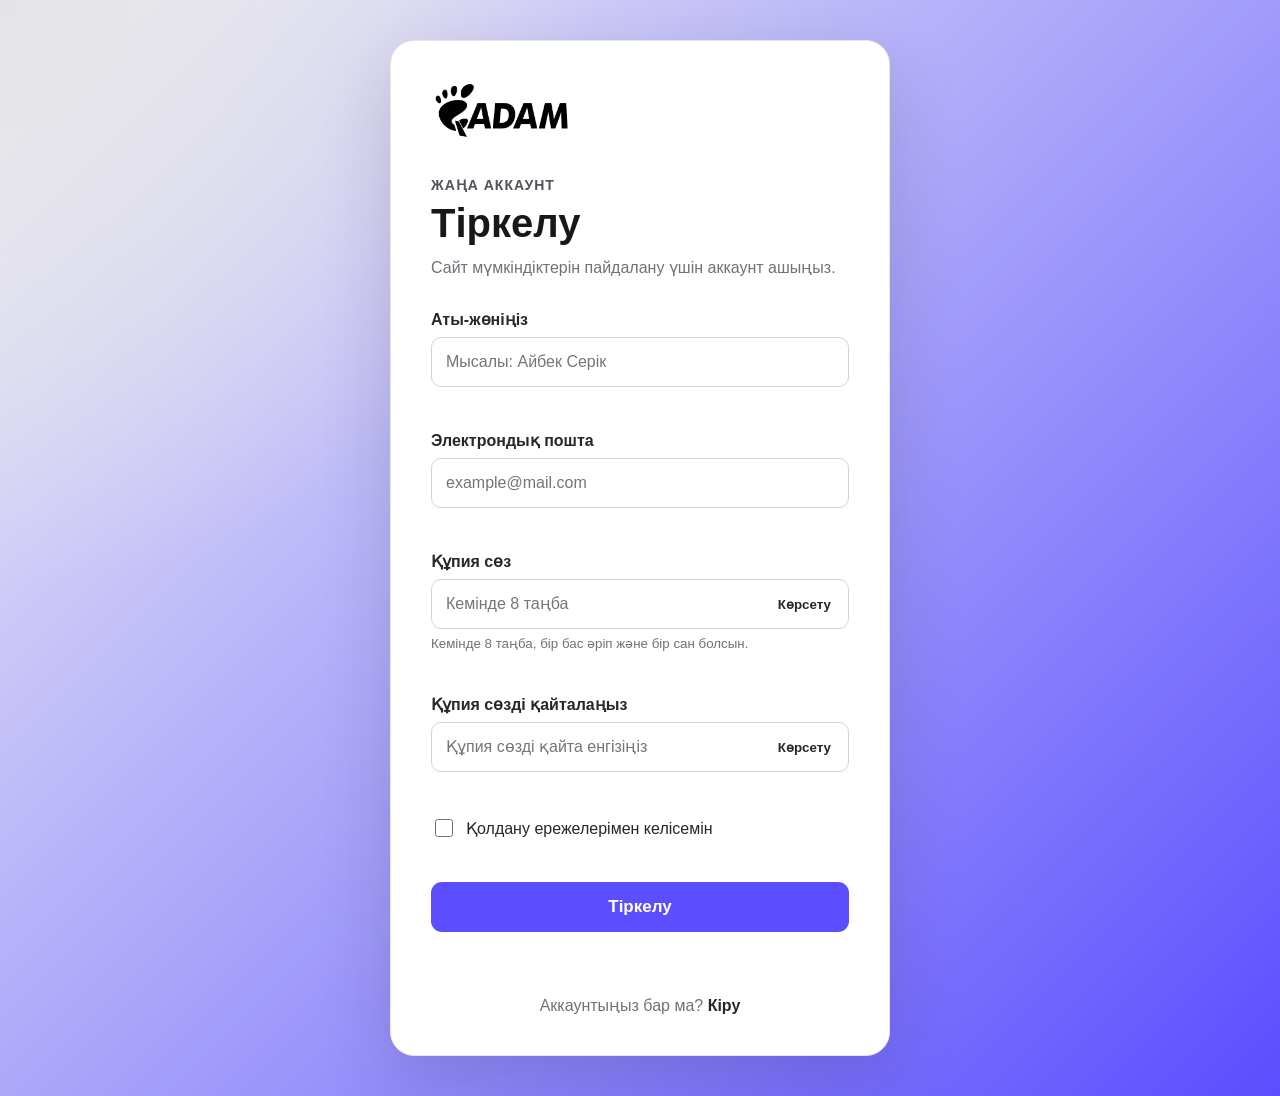
==== register.html @ de77b2b6 "Add files via upload" ====
<!DOCTYPE html>
<html lang="kk">
<head>
 <meta charset="UTF-8">
 <meta name="viewport" content="width=device-width, initial-scale=1.0">

 <title>Тіркелу | Qadam</title>

 <link rel="stylesheet" href="register.min.css">
 <script src="register.min.js" defer></script>
</head>

<body>

 <main class="register-page">
 <section class="register-card">

 <a class="logo" href="index.html">
 <img src="WhatsApp Image 2026-09-09 at 12.26.31-Photoroom.png" alt="Qadam логотипі">
 </a>

 <div class="heading">
 <p class="label">Жаңа аккаунт</p>
 <h1>Тіркелу</h1>
 <p>Сайт мүмкіндіктерін пайдалану үшін аккаунт ашыңыз.</p>
 </div>

 <form id="registerForm" novalidate>

 <div class="form-group">
 <label for="fullName">Аты-жөніңіз</label>

 <input
 id="fullName"
 name="fullName"
 type="text"
 placeholder="Мысалы: Айбек Серік"
 autocomplete="name"
 >

 <small class="error"></small>
 </div>

 <div class="form-group">
 <label for="email">Электрондық пошта</label>

 <input
 id="email"
 name="email"
 type="email"
 placeholder="example@mail.com"
 autocomplete="email"
 >

 <small class="error"></small>
 </div>

 <div class="form-group">
 <label for="password">Құпия сөз</label>

 <div class="password-box">
 <input
 id="password"
 name="password"
 type="password"
 placeholder="Кемінде 8 таңба"
 autocomplete="new-password"
 >

 <button
 class="show-password"
 type="button"
 data-target="password"
 >
Көрсету
 </button>
 </div>

 <small class="hint">
Кемінде 8 таңба, бір бас әріп және бір сан болсын.
 </small>

 <small class="error"></small>
 </div>

 <div class="form-group">
 <label for="confirmPassword">Құпия сөзді қайталаңыз</label>

 <div class="password-box">
 <input
 id="confirmPassword"
 name="confirmPassword"
 type="password"
 placeholder="Құпия сөзді қайта енгізіңіз"
 autocomplete="new-password"
 >

 <button
 class="show-password"
 type="button"
 data-target="confirmPassword"
 >
Көрсету
 </button>
</div>

 <small class="error"></small>
 </div>

 <label class="terms">
 <input id="terms" name="terms" type="checkbox">
 <span>Қолдану ережелерімен келісемін</span>
 </label>

 <small id="termsError" class="error"></small>

 <button class="submit-button" type="submit">
Тіркелу
 </button>

 <p id="formMessage" class="form-message" aria-live="polite"></p>

 </form>

 <p class="login-link">
Аккаунтыңыз бар ма?
 <a href="#">Кіру</a>
</p>

 </section>
 </main>

</body>
</html>
---- register.min.css ----
*{box-sizing:border-box}body{margin:0;font-family:Arial,sans-serif;color:#1f2933;background:radial-gradient(circle at top left,#e4e4e7,transparent 35%),linear-gradient(135deg,#f4f4f5,#5a4eff)}.register-page{display:grid;min-height:100vh;padding:40px 20px;place-items:center}.register-card{width:100%;max-width:500px;padding:40px;background:white;border:1px solid #e4e4e7;border-radius:24px;box-shadow:0 24px 70px rgba(24,24,27,.15)}.logo{display:inline-block;margin-bottom:32px;text-decoration:none}.logo img{width:140px;height:60px;object-fit:contain}.heading{margin-bottom:30px}.heading .label{margin:0 0 8px;color:#52525b;font-size:14px;font-weight:bold;letter-spacing:1px;text-transform:uppercase}.heading h1{margin:0 0 10px;font-size:40px;color:#18181b}.heading>p:last-child{margin:0;color:#71717a;line-height:1.5}.form-group{margin-bottom:20px}.form-group label{display:block;margin-bottom:8px;font-weight:bold;color:#27272a}input{width:100%;height:50px;padding:0 14px;font-size:16px;border:1px solid #d4d4d8;border-radius:10px;outline:none}input:focus{border-color:#27272a;box-shadow:0 0 0 3px rgba(39,39,42,.12)}input.invalid{border-color:#b91c1c}.password-box{position:relative}.password-box input{padding-right:100px}.show-password{position:absolute;top:50%;right:12px;padding:6px;color:#27272a;background:transparent;border:0;font-weight:bold;cursor:pointer;transform:translateY(-50%)}.hint{display:block;margin-top:7px;color:#71717a}.error{display:block;min-height:18px;margin-top:6px;color:#b91c1c;font-size:13px}.terms{display:flex;align-items:center;gap:10px;cursor:pointer;color:#27272a}.terms input{width:18px;height:18px}.submit-button{width:100%;margin-top:18px;padding:15px;color:white;background:#5a4eff;border:0;border-radius:11px;font-size:17px;font-weight:bold;cursor:pointer}.submit-button:hover{background:#8880ff;transition:ease-in .3s}.form-message{min-height:24px;margin-bottom:0;text-align:center}.form-message.success{color:#166534}.login-link{margin:24px 0 0;color:#71717a;text-align:center}.login-link a{color:#27272a;font-weight:bold;text-decoration:none}@media (max-width:550px){.register-card{padding:28px 20px}.heading h1{font-size:34px}}
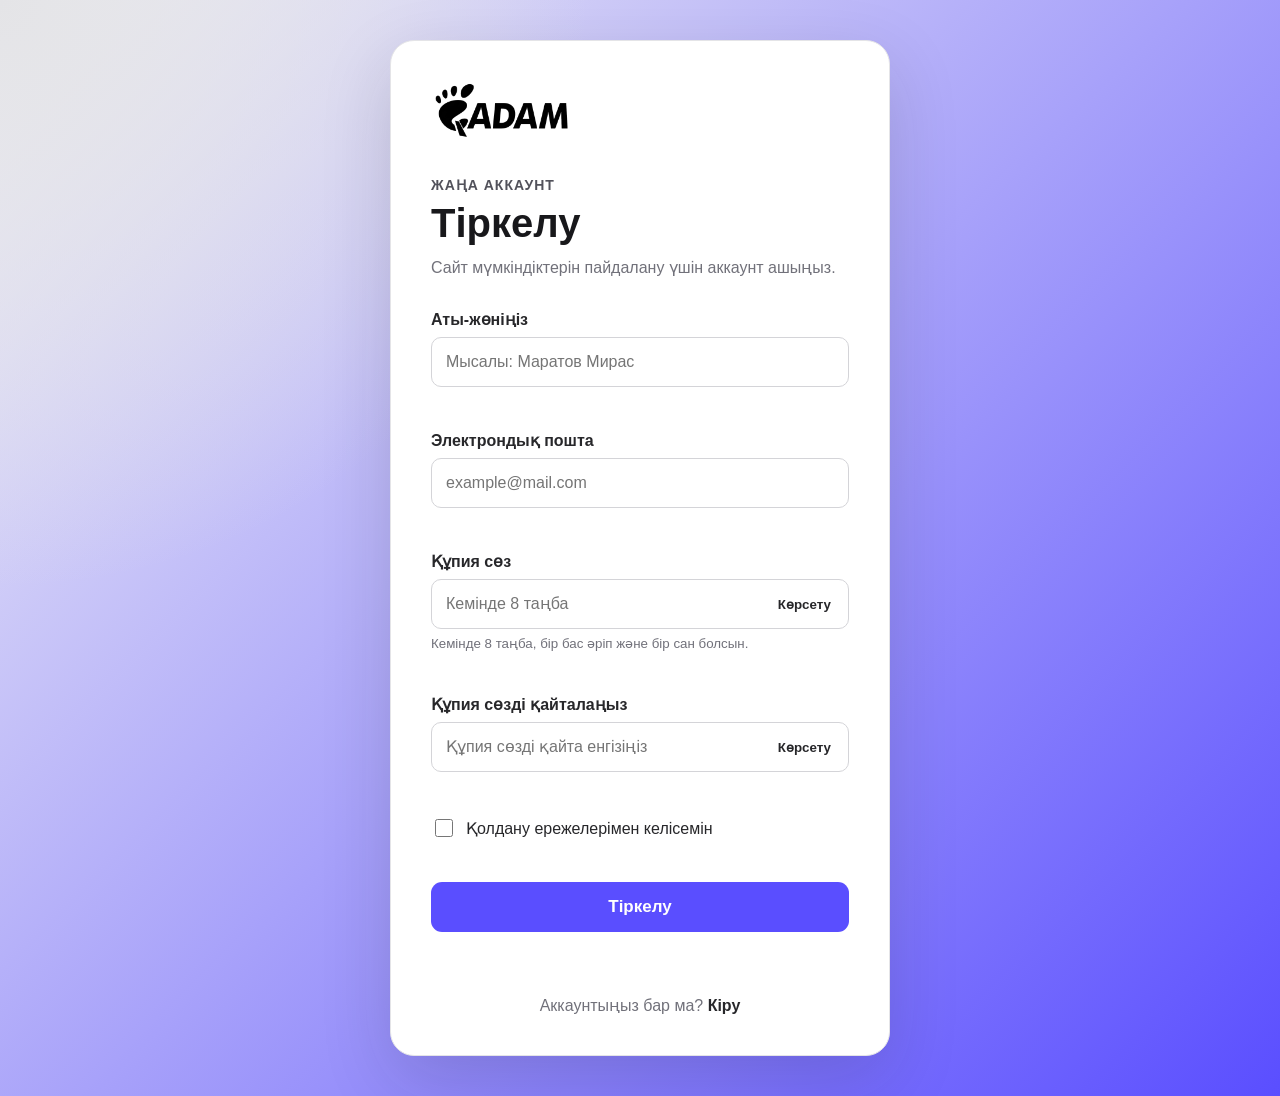
==== commit 4e05b6e8: "Update register.html" ====
--- a/register.html
+++ b/register.html
@@ -34,7 +34,7 @@
  id="fullName"
  name="fullName"
  type="text"
- placeholder="Мысалы: Айбек Серік"
+ placeholder="Мысалы: Маратов Мирас"
  autocomplete="name"
  >
 
